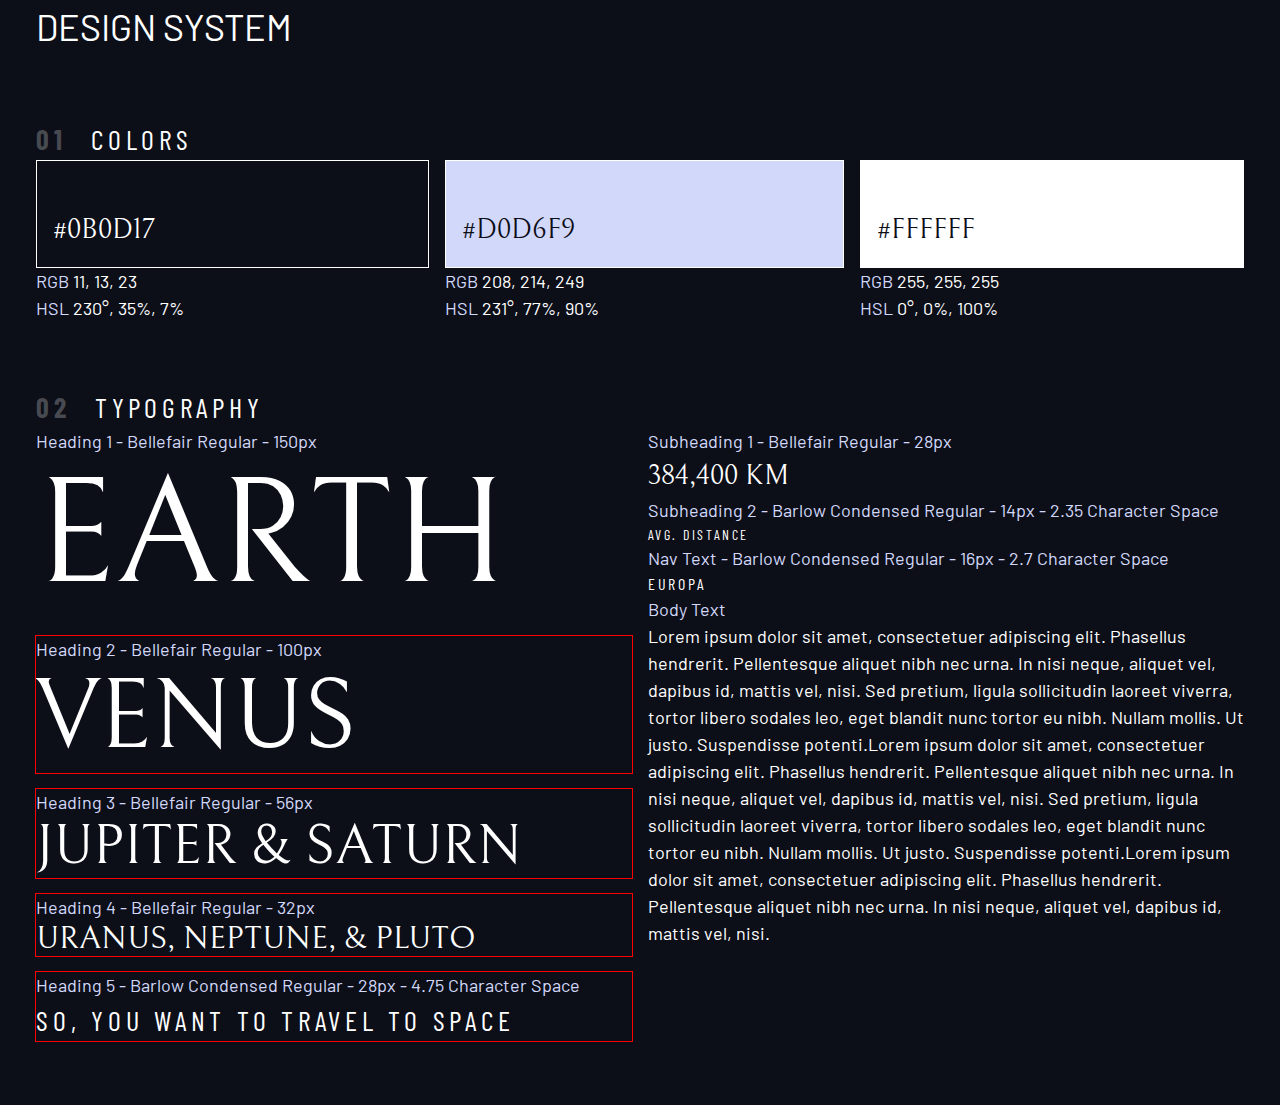
==== design.html @ 5568c20d "Created custom props and began styling." ====
<html>
    <head>
        <title>Design system</title>
        
        <!-- Google fonts -->
        <link rel="preconnect" href="https://fonts.googleapis.com">
        <link rel="preconnect" href="https://fonts.gstatic.com" crossorigin>
        <link href="https://fonts.googleapis.com/css2?family=Barlow+Condensed:wght@400;700&family=Bellefair&family=Barlow:wght@400;700&display=swap"
            rel="stylesheet">
            
         <link rel="stylesheet" href="index.css">

        <style>
            
        </style>
    </head>
    <body>
        
        <div class="container">
            <h1 class="uppercase">Design system</h1>
            
            <section id="colors" style="margin: 4rem 0">
                <h2 class="numbered-title"><span>01</span> colors</h2>
                <div class="flex">
                    <div style="flex-grow: 1;">
                        <div class="bg-dark text-white ff-serif fs-500" style="padding: 3rem 1rem 1rem; border: 1px solid white">#0B0D17</div>
                        <p><span class="text-accent">RGB</span> 11, 13, 23</p>
                        <p><span class="text-accent">HSL</span> 230°, 35%, 7%</p>
                    </div>
                    <div style="flex-grow: 1;">
                        <div class="bg-accent text-dark ff-serif fs-500" style="padding: 3rem 1rem 1rem; border: 1px solid white">#D0D6F9</div>
                        <p><span class="text-accent">RGB</span> 208, 214, 249</p>
                        <p><span class="text-accent">HSL</span> 231°, 77%, 90%</p>
                    </div>
                    <div style="flex-grow: 1;">
                        <div class="bg-white text-dark ff-serif fs-500" style="padding: 3rem 1rem 1rem; border: 1px solid white;">#FFFFFF</div>
                        <p><span class="text-accent">RGB</span> 255, 255, 255</p>
                        <p><span class="text-accent">HSL</span> 0°, 0%, 100%</p>
                    </div>
                </div>
            </section>
            
            <section id="typography"  style="margin: 4rem 0">
                <h2 class="numbered-title"><span>02 </span>Typography</h2>
                <div class="flex">
                    <div class="flow" style="flex-basis: 100%">
                        <div> 
                            <p class="text-accent">Heading 1 - Bellefair Regular - 150px</p>
                            <p class="fs-900 ff-serif uppercase">Earth</p>
                        </div>
                        <div> 
                            <p class="text-accent">Heading 2 - Bellefair Regular - 100px</p>
                            <p class="fs-800 ff-serif uppercase">Venus</p>
                        </div>
                        <div> 
                            <p class="text-accent">Heading 3 - Bellefair Regular - 56px</p>
                            <p class="fs-700 ff-serif uppercase">Jupiter & Saturn</p>
                        </div>
                        <div> 
                            <p class="text-accent">Heading 4 - Bellefair Regular - 32px</p>
                            <p class="fs-600 ff-serif uppercase">Uranus, Neptune, & Pluto</p>
                        </div>
                        <div> 
                            <p class="text-accent">Heading 5 - Barlow Condensed Regular - 28px - 4.75 Character Space</p>
                            <p class="fs-500 ff-sans-cond uppercase letter-spacing-1">So, you want to travel to space</p>
                        </div>
                    
                    </div>
                    
                    <div  style="flex-basis: 100%">
                        <div> 
                            <p class="text-accent">Subheading 1 - Bellefair Regular - 28px</p>
                            <p class="fs-500 ff-serif uppercase">384,400 km</p>
                        </div>
                        <div> 
                            <p class="text-accent">Subheading 2 - Barlow Condensed Regular - 14px - 2.35 Character Space</p>
                            <p class="fs-200 ff-sans-cond uppercase letter-spacing-3">Avg. Distance</p>
                        </div>
                        <div> 
                            <p class="text-accent">Nav Text - Barlow Condensed Regular - 16px - 2.7 Character Space</p>
                            <p class="fs-300 ff-sans-cond uppercase letter-spacing-2">Europa</p>
                        </div>
                        <div> 
                            <p class="text-accent">Body Text</p>
                            <p>Lorem ipsum dolor sit amet, consectetuer adipiscing elit. Phasellus hendrerit. Pellentesque aliquet nibh nec urna. In nisi neque, aliquet vel, dapibus id, mattis vel, nisi. Sed pretium, ligula sollicitudin laoreet viverra, tortor libero sodales leo, eget blandit nunc tortor eu nibh. Nullam mollis. Ut justo. Suspendisse potenti.Lorem ipsum dolor sit amet, consectetuer adipiscing elit. Phasellus hendrerit. Pellentesque aliquet nibh nec urna. In nisi neque, aliquet vel, dapibus id, mattis vel, nisi. Sed pretium, ligula sollicitudin laoreet viverra, tortor libero sodales leo, eget blandit nunc tortor eu nibh. Nullam mollis. Ut justo. Suspendisse potenti.Lorem ipsum dolor sit amet, consectetuer adipiscing elit. Phasellus hendrerit. Pellentesque aliquet nibh nec urna. In nisi neque, aliquet vel, dapibus id, mattis vel, nisi. </p>
                        </div>
                    </div>
                </div>
            </section>
            
            
        </div>
        
        <script src="index.pack.js"></script>
    </body>
</html>
---- index.css ----
/* ------------------- */
/* Custom properties   */
/* ------------------- */

:root {
    /* colors */
    --clr-dark: 230 35% 7%;
    --clr-light: 231 77% 90%;
    --clr-white: 0 0% 100%;
    
    /* font-sizes */
    --fs-900: 9.375rem;
    --fs-800: 6.25rem;
    --fs-700: 3.5rem;
    --fs-600: 2rem;
    --fs-500: 1.75rem;
    --fs-400: 1.125rem;
    --fs-300: 1rem;
    --fs-200: 0.875rem;
    
    /* font-families */
    --ff-serif: "Bellefair", serif;
    --ff-sans-cond: "Barlow Condensed", sans-serif;
    --ff-sans-normal: "Barlow", sans-serif;
}


/* ------------------- */
/* Reset               */
/* ------------------- */

/* https://piccalil.li/blog/a-modern-css-reset/ */

/* Box sizing */
*,
*::before,
*::after {
    box-sizing: border-box;
}

/* Reset margins */
body,
h1,
h2,
h3,
h4,
h5,
p,
figure,
picture {
    margin: 0; 
}

h1,
h2,
h3,
h4,
h5 {
    font-weight: 400;
}

/* set up the body */
body {
    font-family: var(--ff-sans-normal);
    font-size: var(--fs-400);
    color: hsl( var(--clr-white) );
    background-color: hsl( var(--clr-dark) );
    line-height: 1.5;
    min-height: 100vh;
}

/* make images easier to work with */
img,
picutre {
    max-width: 100%;
    display: block;
}

/* make form elements easier to work with */
input,
button,
textarea,
select {
    font: inherit;
}

/* remove animations for people who've turned them off */
@media (prefers-reduced-motion: reduce) {  
  *,
  *::before,
  *::after {
    animation-duration: 0.01ms !important;
    animation-iteration-count: 1 !important;
    transition-duration: 0.01ms !important;
    scroll-behavior: auto !important;
  }
}


/* ------------------- */
/* Utility classes     */
/* ------------------- */

/* general */

.flex {
    display: flex;
    gap: var(--gap, 1rem);
}

.grid {
    display: grid;
    gap: var(--gap, 1rem);
}

.flow > * + * {
    margin-top: 1rem;
    outline: 1px solid red;
}

.container {
    padding-inline: 2em;
    margin-inline: auto;
    max-width: 80rem;
}

.sr-only {
  position: absolute; 
  width: 1px;
  height: 1px;
  padding: 0;
  margin: -1px; 
  overflow: hidden;
  clip: rect(0, 0, 0, 0);
  white-space: nowrap; /* added line */
  border: 0;
}

/* colors */

.bg-dark { background-color: hsl( var(--clr-dark) );}
.bg-accent { background-color: hsl( var(--clr-light) );}
.bg-white { background-color: hsl( var(--clr-white) );}

.text-dark { color: hsl( var(--clr-dark) );}
.text-accent { color: hsl( var(--clr-light) );}
.text-white { color: hsl( var(--clr-white) );}

/* typography */

.ff-serif { font-family: var(--ff-serif); } 
.ff-sans-cond { font-family: var(--ff-sans-cond); } 
.ff-sans-normal { font-family: var(--ff-sans-normal); } 

.letter-spacing-1 { letter-spacing: 4.75px; } 
.letter-spacing-2 { letter-spacing: 2.7px; } 
.letter-spacing-3 { letter-spacing: 2.35px; } 

.uppercase { text-transform: uppercase; }

.fs-900 { font-size: var(--fs-900); }
.fs-800 { font-size: var(--fs-800); }
.fs-700 { font-size: var(--fs-700); }
.fs-600 { font-size: var(--fs-600); }
.fs-500 { font-size: var(--fs-500); }
.fs-400 { font-size: var(--fs-400); }
.fs-300 { font-size: var(--fs-300); }
.fs-200 { font-size: var(--fs-200); }

.fs-900,
.fs-800,
.fs-700,
.fs-600 {
    line-height: 1.1;
}

.numbered-title {
    font-family: var(--ff-sans-cond);
    letter-spacing: 4.72px;
    font-size: var(--fs-500);
    text-transform: uppercase;
}

.numbered-title span {
    margin-right: .5em;
    font-weight: 700;
    color:hsl( var(--clr-white) /.25 )
}
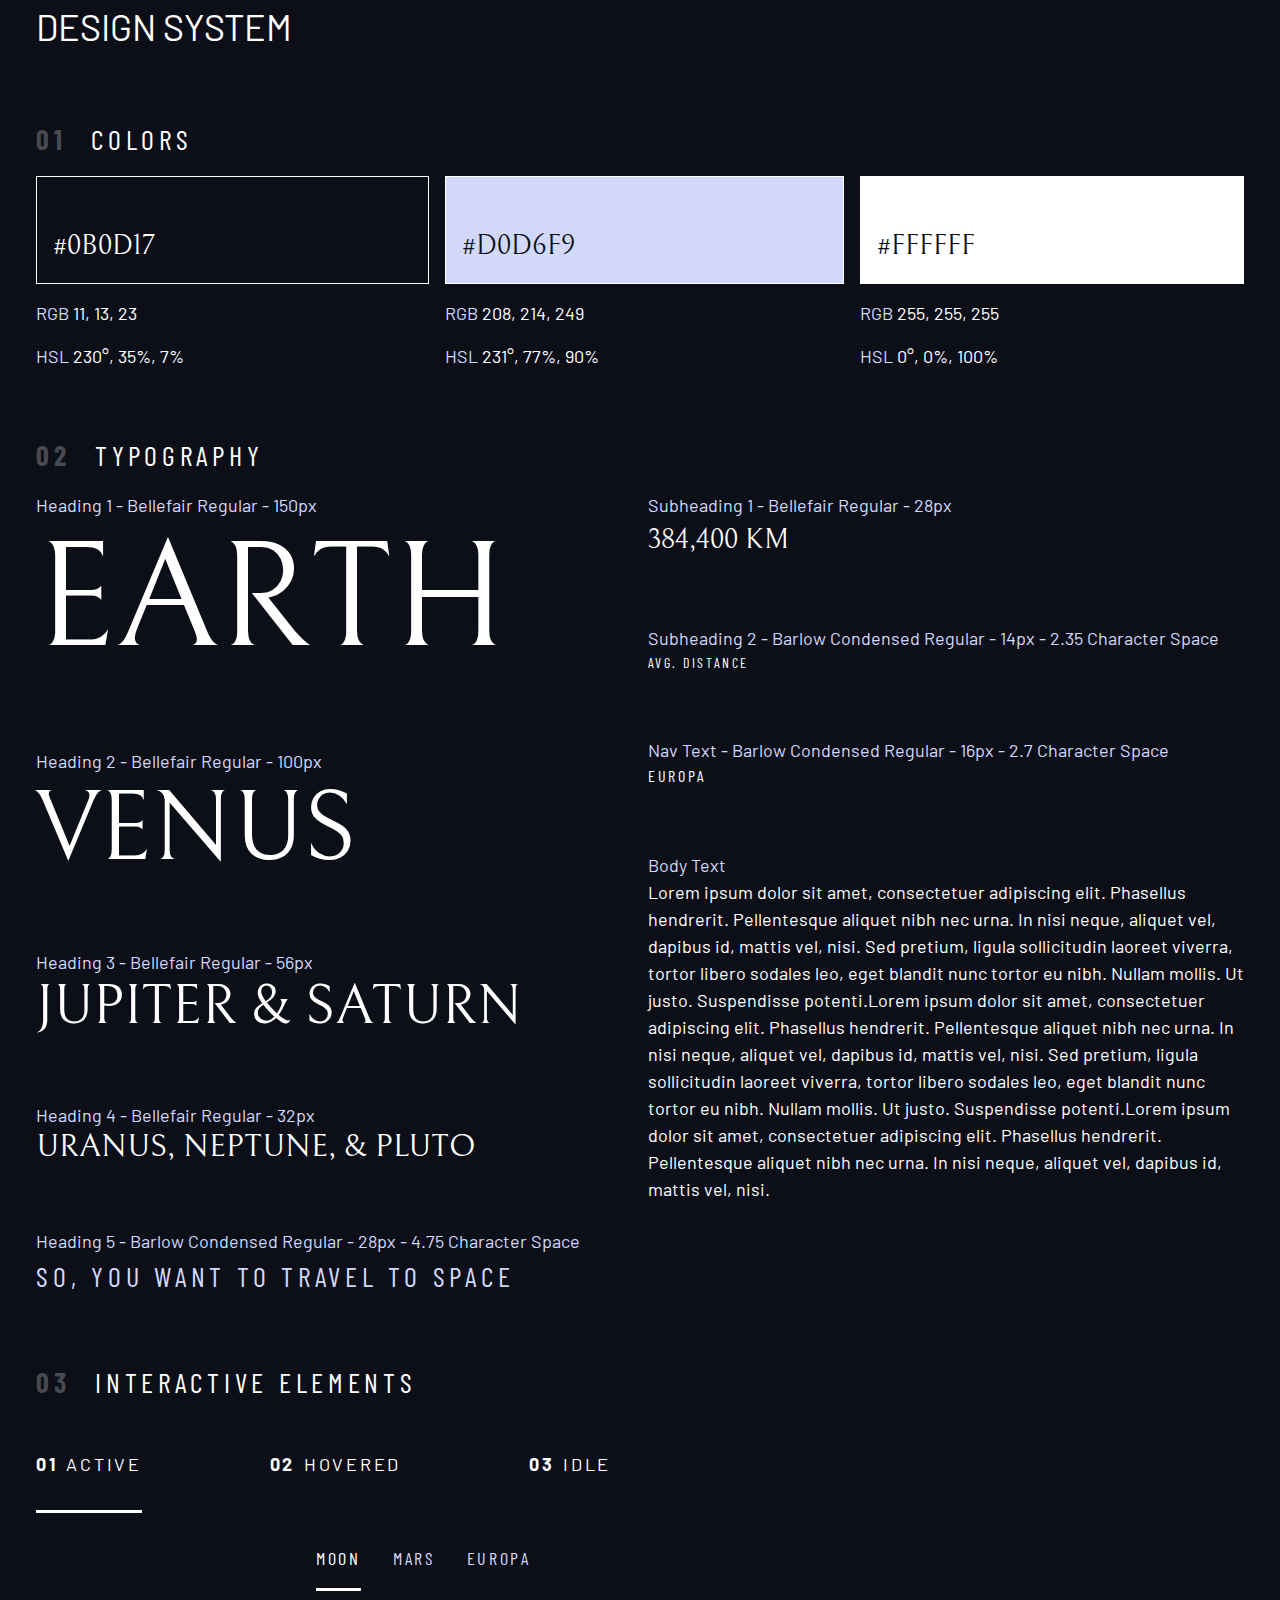
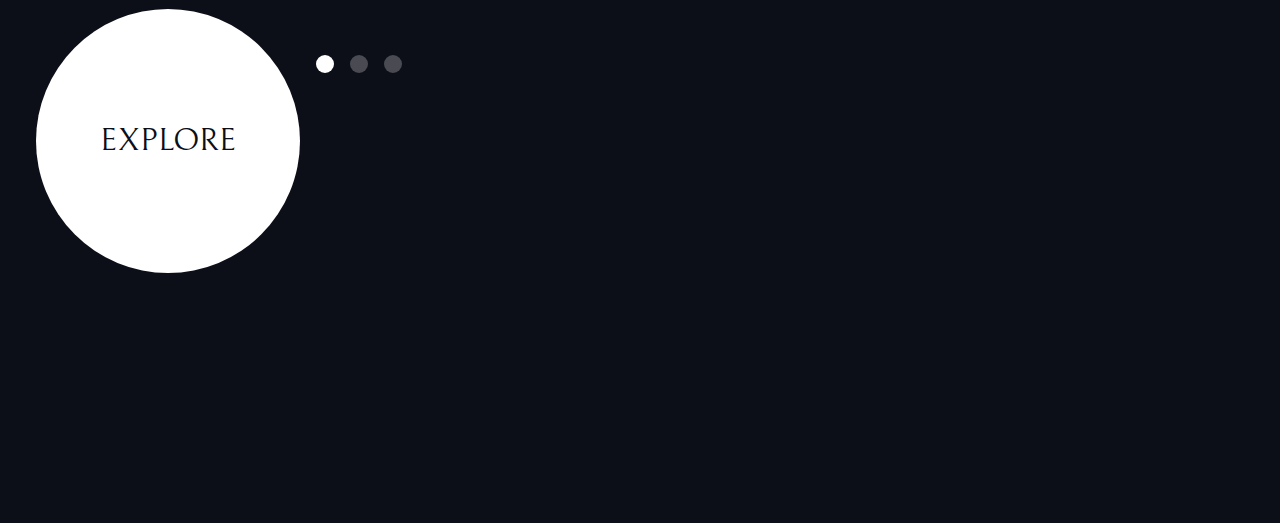
==== commit 55fac038: "Finished design template and began on homepage" ====
--- a/design.html
+++ b/design.html
@@ -16,23 +16,23 @@
     </head>
     <body>
         
-        <div class="container">
+        <div class="container flow">
             <h1 class="uppercase">Design system</h1>
             
-            <section id="colors" style="margin: 4rem 0">
+            <section class="flow" id="colors" style="margin: 4rem 0">
                 <h2 class="numbered-title"><span>01</span> colors</h2>
                 <div class="flex">
-                    <div style="flex-grow: 1;">
+                    <div class="flow" style="flex-grow: 1;">
                         <div class="bg-dark text-white ff-serif fs-500" style="padding: 3rem 1rem 1rem; border: 1px solid white">#0B0D17</div>
                         <p><span class="text-accent">RGB</span> 11, 13, 23</p>
                         <p><span class="text-accent">HSL</span> 230°, 35%, 7%</p>
                     </div>
-                    <div style="flex-grow: 1;">
+                    <div class="flow" style="flex-grow: 1;">
                         <div class="bg-accent text-dark ff-serif fs-500" style="padding: 3rem 1rem 1rem; border: 1px solid white">#D0D6F9</div>
                         <p><span class="text-accent">RGB</span> 208, 214, 249</p>
                         <p><span class="text-accent">HSL</span> 231°, 77%, 90%</p>
                     </div>
-                    <div style="flex-grow: 1;">
+                    <div class="flow" style="flex-grow: 1;">
                         <div class="bg-white text-dark ff-serif fs-500" style="padding: 3rem 1rem 1rem; border: 1px solid white;">#FFFFFF</div>
                         <p><span class="text-accent">RGB</span> 255, 255, 255</p>
                         <p><span class="text-accent">HSL</span> 0°, 0%, 100%</p>
@@ -40,13 +40,13 @@
                 </div>
             </section>
             
-            <section id="typography"  style="margin: 4rem 0">
+            <section class="flow" id="typography"  style="margin: 4rem 0">
                 <h2 class="numbered-title"><span>02 </span>Typography</h2>
                 <div class="flex">
-                    <div class="flow" style="flex-basis: 100%">
+                    <div class="flow" style="flex-basis: 100%; --flow-space: 4rem;">
                         <div> 
                             <p class="text-accent">Heading 1 - Bellefair Regular - 150px</p>
-                            <p class="fs-900 ff-serif uppercase">Earth</p>
+                            <p class="fs-900 ff-serif uppercase">Earth</p> 
                         </div>
                         <div> 
                             <p class="text-accent">Heading 2 - Bellefair Regular - 100px</p>
@@ -59,33 +59,74 @@
                         <div> 
                             <p class="text-accent">Heading 4 - Bellefair Regular - 32px</p>
                             <p class="fs-600 ff-serif uppercase">Uranus, Neptune, & Pluto</p>
-                        </div>
+                        </div> 
                         <div> 
                             <p class="text-accent">Heading 5 - Barlow Condensed Regular - 28px - 4.75 Character Space</p>
-                            <p class="fs-500 ff-sans-cond uppercase letter-spacing-1">So, you want to travel to space</p>
+                            <p class="text-accent fs-500 ff-sans-cond uppercase letter-spacing-1">So, you want to travel to space</p>
                         </div>
                     
                     </div>
                     
-                    <div  style="flex-basis: 100%">
+                    <div class="flow" style="flex-basis: 100%; --flow-space: 4rem;">
                         <div> 
                             <p class="text-accent">Subheading 1 - Bellefair Regular - 28px</p>
                             <p class="fs-500 ff-serif uppercase">384,400 km</p>
                         </div>
                         <div> 
                             <p class="text-accent">Subheading 2 - Barlow Condensed Regular - 14px - 2.35 Character Space</p>
-                            <p class="fs-200 ff-sans-cond uppercase letter-spacing-3">Avg. Distance</p>
+                            <p class="fs-200 uppercase ff-sans-cond letter-spacing-3">Avg. Distance</p>
                         </div>
                         <div> 
                             <p class="text-accent">Nav Text - Barlow Condensed Regular - 16px - 2.7 Character Space</p>
-                            <p class="fs-300 ff-sans-cond uppercase letter-spacing-2">Europa</p>
+                            <p class="fs-300 uppercase ff-sans-cond letter-spacing-2">Europa</p>
                         </div>
                         <div> 
                             <p class="text-accent">Body Text</p>
                             <p>Lorem ipsum dolor sit amet, consectetuer adipiscing elit. Phasellus hendrerit. Pellentesque aliquet nibh nec urna. In nisi neque, aliquet vel, dapibus id, mattis vel, nisi. Sed pretium, ligula sollicitudin laoreet viverra, tortor libero sodales leo, eget blandit nunc tortor eu nibh. Nullam mollis. Ut justo. Suspendisse potenti.Lorem ipsum dolor sit amet, consectetuer adipiscing elit. Phasellus hendrerit. Pellentesque aliquet nibh nec urna. In nisi neque, aliquet vel, dapibus id, mattis vel, nisi. Sed pretium, ligula sollicitudin laoreet viverra, tortor libero sodales leo, eget blandit nunc tortor eu nibh. Nullam mollis. Ut justo. Suspendisse potenti.Lorem ipsum dolor sit amet, consectetuer adipiscing elit. Phasellus hendrerit. Pellentesque aliquet nibh nec urna. In nisi neque, aliquet vel, dapibus id, mattis vel, nisi. </p>
-                        </div>
+                        </div> 
                     </div>
                 </div>
+            </section>
+            
+            <section class="flow" id="interactive-elements">
+                <h2 class="numbered-title"><span>03</span> Interactive elements</h2>
+                
+                <!-- navigation -->
+                <div>
+                    <nav>
+                        <ul class="primary-navigation underline-indicators flex">
+                            <li class="active"><a class="uppercase text-white letter-spacing-2" href="#"><span>01</span>Active</a>
+                            <li><a class="uppercase text-white letter-spacing-2" href="#"><span>02</span>Hovered</a>
+                            <li><a class="uppercase text-white letter-spacing-2" href="#"><span>03</span>Idle</a>
+                        </ul>
+                    </nav>
+                </div>
+                
+                <div class="flex">
+                    <div style="margin-top: 5rem">
+                        <!-- explore button -->
+                        <a href="#" class="large-button uppercase ff-serif fs-600 text-dark bg-white">Explore</a>
+                    </div>
+                    
+                    <div class="flow" style="margin-bottom: 50vh; --flow-space: 4rem">
+                        <!-- Tabs -->
+                        <div class="tab-list underline-indicators flex">
+                            <button aria-selected="true" class="uppercase ff-sans-cond text-accent bg-dark letter-spacing-2">Moon</button>
+                            <button aria-selected="false" class="uppercase ff-sans-cond text-accent bg-dark letter-spacing-2">Mars</button>
+                            <button aria-selected="false" class="uppercase ff-sans-cond text-accent bg-dark letter-spacing-2">Europa</button>
+                        </div>
+                        
+                        <!-- Dots -->
+                        <div class="dot-indicators flex">
+                            <button aria-selected="true"><span class="sr-only">Slide title</span></button>
+                            <button aria-selected="false"><span class="sr-only">Slide title</span></button>
+                            <button aria-selected="false"><span class="sr-only">Slide title</span></button>
+                        </div>
+                        
+                        <!-- Numbers -->
+                    </div>
+                </div>
+                
             </section>
             
             
--- a/index.css
+++ b/index.css
@@ -55,7 +55,9 @@
 h2,
 h3,
 h4,
-h5 {
+h5,
+h6,
+p {
     font-weight: 400;
 }
 
@@ -113,15 +115,19 @@
     gap: var(--gap, 1rem);
 }
 
-.flow > * + * {
-    margin-top: 1rem;
-    outline: 1px solid red;
+.flow > *:where(:not(:first-child)) {
+    margin-top: var(--flow-space, 1rem);
 }
 
 .container {
     padding-inline: 2em;
     margin-inline: auto;
     max-width: 80rem;
+}
+
+.grid-container {
+    display: grid;
+    grid-template-columns: 2em minmax(0, 60rem) 2em;
 }
 
 .sr-only {
@@ -176,13 +182,103 @@
 
 .numbered-title {
     font-family: var(--ff-sans-cond);
-    letter-spacing: 4.72px;
     font-size: var(--fs-500);
     text-transform: uppercase;
+    letter-spacing: 4.72px; 
 }
 
 .numbered-title span {
     margin-right: .5em;
     font-weight: 700;
-    color:hsl( var(--clr-white) /.25 )
-}
+    color: hsl( var(--clr-white) / .25);
+}
+
+
+/* ------------------- */
+/* Compontents         */
+/* ------------------- */
+
+.large-button {
+    position: relative;
+    z-index: 1;
+    display: inline-grid;
+    place-items: center;
+    padding: 0 2em;
+    border-radius: 50%;
+    aspect-ratio: 1;
+    text-decoration: none;
+}
+
+.large-button::after {
+    content: '';
+    position: absolute;
+    z-index: -1;
+    width: 100%;
+    height: 100%;
+    background: hsl( var(--clr-white) / .1);
+    border-radius: 50%;
+    opacity: 0;
+    transition: opacity 500ms linear, transform 750ms ease-in-out;
+}
+ 
+.large-button:hover::after,
+.large-button:focus::after {
+    opacity: 1;
+    transform: scale(1.5);
+}
+
+.primary-navigation {
+    --gap: 8rem;
+    --underline-gap: 2rem;
+    list-style: none;
+    padding: 0;
+    margin: 0;
+}
+
+.primary-navigation a {
+    text-decoration: none;
+}
+
+.primary-navigation a > span {
+    font-weight: 700;
+    margin-right: .5em;
+}
+
+.underline-indicators > * {
+    cursor: pointer;
+    padding: var(--underline-gap, 1rem) 0;
+    border: 0;
+    border-bottom: .2rem solid hsl( var(--clr-white) / 0 );
+}
+
+.underline-indicators > *:hover,
+.underline-indicators > *:focus {
+    border-color: hsl( var(--clr-white) / .5);
+}
+
+.underline-indicators > .active,
+.underline-indicators > [aria-selected="true"] {
+    color: hsl( var(--clr-white) / 1);
+    border-color: hsl( var(--clr-white) / 1); 
+}
+
+.tab-list {
+    --gap: 2rem;
+}
+
+.dot-indicators > * {
+    cursor: pointer;
+    border: 0;
+    border-radius: 50%;
+    padding: .5em;
+    background-color: hsl( var(--clr-white) / .25);
+}
+ 
+.dot-indicators > *:hover,
+.dot-indicators > *:focus { 
+    background-color: hsl( var(--clr-white) / .5);
+}
+
+.dot-indicators > [aria-selected="true"] {
+    background-color: hsl( var(--clr-white) / 1); 
+}